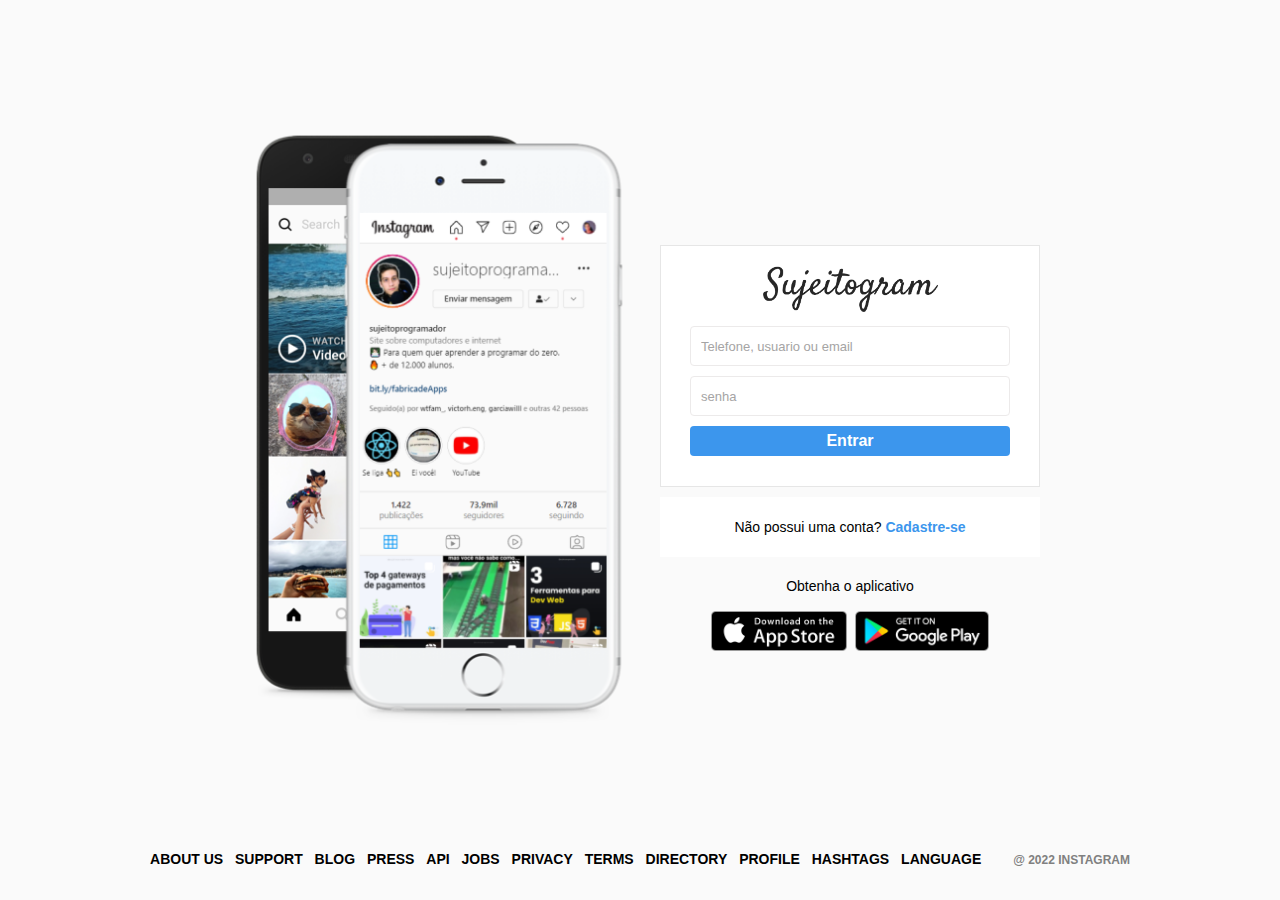
==== index.html @ 332027c4 "metade projecto sujeitogram" ====
<!DOCTYPE html>
<html lang="pt-br">
<head>
    <link rel="stylesheet" href="styles/global.css">
    <meta charset="UTF-8">
    <meta name="viewport" content="width=device-width, initial-scale=1.0">
    <title>Sujeitogram - sua rede social</title>
</head>
<body>
    <div class="wrapper">
        <div class="container">
            <div class="column left">
                <div class="main">

                </div>


            </div>

            <div class="column right">
                <div class="login-panel">
                    <div class="logo">
                        <img src="assets/logo.png" alt="Logo do sujeitogram" class="logo-img">

                    </div>
                    <form>
                        <input type="text" placeholder="Telefone, usuario ou email" name="username">
                        <input placeholder="senha" type="password" name="password">
                        <input type="submit" value="Entrar">
                    </form>
                </div>

                <div class="infobox">
                    <p>Não possui uma conta? <a href="signup.html">Cadastre-se</a></p>
                </div>
                
                <div class="get-app-panel">
                    Obtenha o aplicativo

                    <div class="app-buttons">
                        <a href="#">
                            <img src="assets/appstore.png" alt="Baixe na AppStore">
                        </a>

                        <a href="#">
                            <img src="assets/googleplay.png" alt="Baixe na googleplay">
                        </a>
                    </div>
                </div>

            </div>


        </div>
        <!--Fim da area container-->

        <footer>
            <div class="footer-inner">
                <a href="#">About us</a>
                <a href="#">Support</a>
                <a href="#">Blog</a>
                <a href="#">Press</a>
                <a href="#">Api</a>
                <a href="#">Jobs</a>
                <a href="#">Privacy</a>
                <a href="#">Terms</a>
                <a href="#">Directory</a>
                <a href="#">Profile</a>
                <a href="#">Hashtags</a>
                <a href="#">Language</a>
                <div class="text-small">@ 2022 Instagram</div>
            </div>


        </footer>



    </div>

    
</body>
</html>
---- styles/global.css ----
*{
    margin: 0;
    padding: 0;
    box-sizing: border-box;
}

a{
    text-decoration: none;
    color: #3c96ed;
}

body{
    background-color: #fafafa;
    height: 100%;
    width: 100%;
    font-family: Arial, Helvetica, sans-serif;
    font-size: 14px;
    line-height: 18px;
}

.wrapper{
    height: 100vh;
}

.container{
    margin: 0 auto;
    min-height: 100%;
    width: 800px;
    display: flex;
    align-items: center;
}

.column{
    flex-grow: 1;
    width: 50%;
}

.left{
    background-image: url(../assets/main-foto.png);
    background-size: 450px;
    background-repeat: no-repeat;
    background-position: center;
    height: 600px;
    margin-bottom: 50px;
}

.right{
    padding-left: 20px;
}

.login-panel{
    background-color: #fff;
    border: 1px solid #e6e6e6;
    text-align: center;
    padding: 20px 0;
}

.logo-img{
    width: 175px;
}

form{
    display: flex;
    flex-direction: column;
    align-items: center;
    justify-content: center;
}

input[type="password"], input[type="text"]{
    background-color: #ffffff;
    border: 1px solid rgb(236, 234, 234);
    height: 40px;
    border-radius: 4px;
    margin-top: 10px;
    padding: 10px;
    font-size: 13px;
    width: 320px;
    color: #000000;
}

input[type="password"]::placeholder, input[type="text"]::placeholder{
    color: rgb(165, 164, 164);
}

input[type="password"]:focus, input[type="text"]:focus{
    outline: 0;
    border: 1px solid #a1a1a1;
}

input[type="submit"]{
    width: 320px;
    margin-top: 10px;
    margin-bottom: 10px;
    height: 30px;
    border: 0;
    background-color: #3c96ed;
    border-radius: 4px;
    color: #ffffff;
    font-size: 16px;
    font-weight: bold;
    cursor: pointer;
}

.infobox{
    background-color: #ffffff;
    height: 60px;
    border: rgb(236, 234, 234);
    margin: 10px auto 0;
    display: flex;
    justify-content: center;
    align-items: center;
    
}

.infobox p a{
    font-weight: bold;
    user-select: none;

}

.get-app-panel{
    margin-top: 20px;
    text-align: center;
}

.app-buttons{
    margin-top: 16px;

}

.app-buttons img{
    height: 40px;
    padding: 0 2px;
}

footer{
    margin-top: -50px;
    text-align: center;
    height: 50px;
    
}

footer a{ 
    color: #000;
    text-transform: uppercase;
    font-weight: bold;
    margin-right: 8px;

}

.text-small{
    font-size: 12px;
    font-weight: bold;
    color: grey;
    text-transform: uppercase;
    padding-left: 20px;
    display: inline-block;
}

/*Pagina signup*/

.container-signup{
    margin: 0 auto;
    min-height: 100%;
    max-width: 400px;
    display: flex;
    align-items: center;
}

.message{
    margin: 10px 70px;

}

.message span{
    text-align: center;
    font-size: 17px;
    font-weight: bold;
    line-height: 20px;
    color: #8e8e8e;
}

.cta-button{
    width: 320px;
    margin: 10px 0;
    height: 35px;
    background-color: #0095f6;
    color: #ffffff;
    border: 0;
    border-radius: 4px;
    font-size: 15px;
    font-weight: bold;
    cursor: pointer;
}

.divisor-container{
    display: flex;
    justify-content: center;
    align-items: center;
    margin: 10px 0;
}

.line{
    height: 1px;
    background-color: #e6e6e6;
    width: 35%;
}

.divisor-tag{
    font-weight: bold;
    margin: 0 2.5%;
    color: #8e8e8e;
}
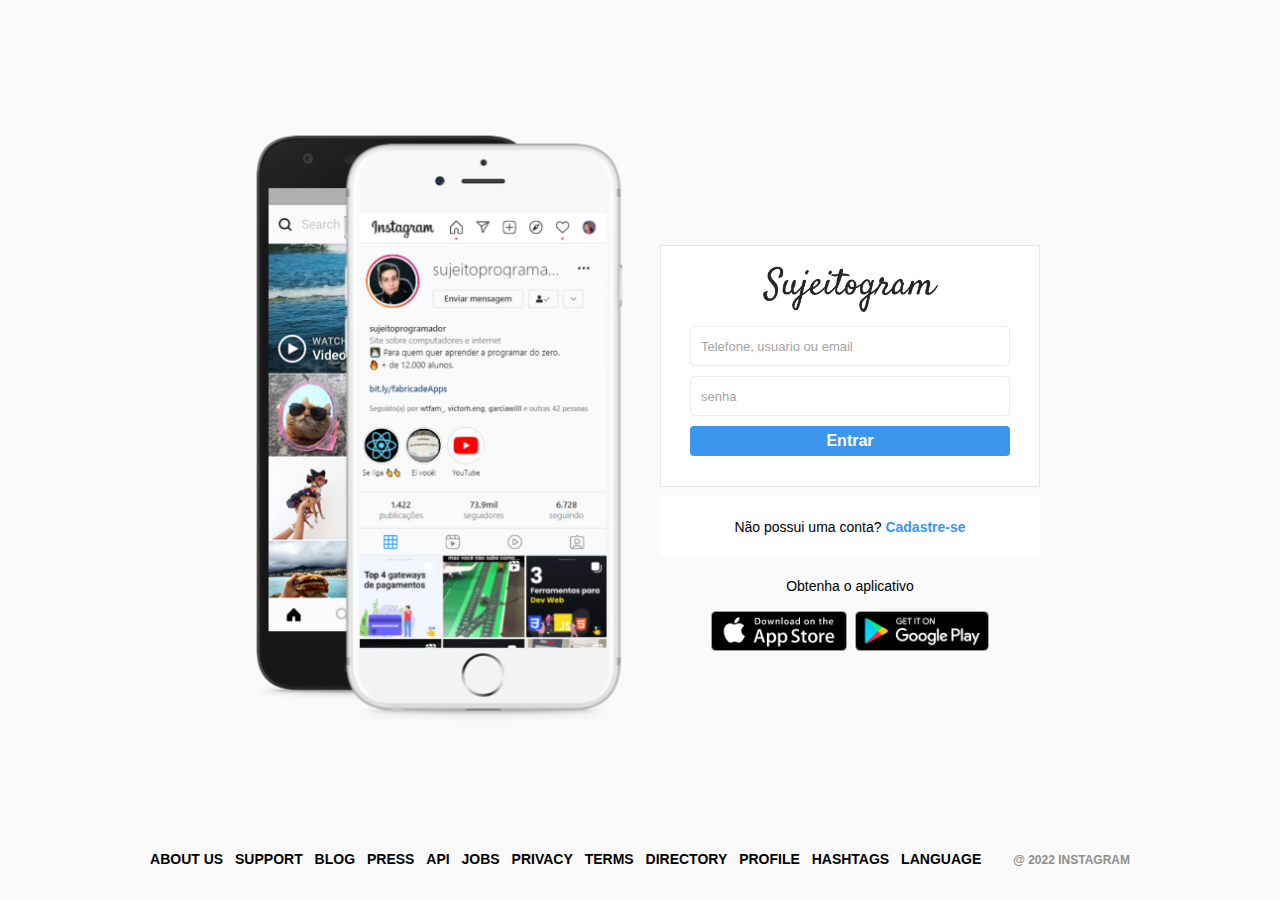
==== commit 743aa703: "fim projeto sujeitogram" ====
--- a/index.html
+++ b/index.html
@@ -2,6 +2,7 @@
 <html lang="pt-br">
 <head>
     <link rel="stylesheet" href="styles/global.css">
+    <link rel="stylesheet" href="styles/media.css">
     <meta charset="UTF-8">
     <meta name="viewport" content="width=device-width, initial-scale=1.0">
     <title>Sujeitogram - sua rede social</title>
--- a/styles/global.css
+++ b/styles/global.css
@@ -1,3 +1,13 @@
+:root{
+    --background: #fafafa;
+    --white: #ffffff;
+    --blue:#3c96ed;
+    --grey: #8e8e8e;
+    --light-grey:#e6e6e6;
+    --black: #000000;
+}
+
+
 *{
     margin: 0;
     padding: 0;
@@ -6,11 +16,11 @@
 
 a{
     text-decoration: none;
-    color: #3c96ed;
+    color: var(--blue);
 }
 
 body{
-    background-color: #fafafa;
+    background-color: var(--background);
     height: 100%;
     width: 100%;
     font-family: Arial, Helvetica, sans-serif;
@@ -49,8 +59,8 @@
 }
 
 .login-panel{
-    background-color: #fff;
-    border: 1px solid #e6e6e6;
+    background-color: var(--white);
+    border: 1px solid var(--light-grey);
     text-align: center;
     padding: 20px 0;
 }
@@ -67,7 +77,7 @@
 }
 
 input[type="password"], input[type="text"]{
-    background-color: #ffffff;
+    background-color: var(--white);
     border: 1px solid rgb(236, 234, 234);
     height: 40px;
     border-radius: 4px;
@@ -93,16 +103,16 @@
     margin-bottom: 10px;
     height: 30px;
     border: 0;
-    background-color: #3c96ed;
+    background-color: var(--blue);
     border-radius: 4px;
-    color: #ffffff;
+    color: var(--white);
     font-size: 16px;
     font-weight: bold;
     cursor: pointer;
 }
 
 .infobox{
-    background-color: #ffffff;
+    background-color: var(--white);
     height: 60px;
     border: rgb(236, 234, 234);
     margin: 10px auto 0;
@@ -141,7 +151,7 @@
 }
 
 footer a{ 
-    color: #000;
+    color: var(--black);
     text-transform: uppercase;
     font-weight: bold;
     margin-right: 8px;
@@ -151,7 +161,7 @@
 .text-small{
     font-size: 12px;
     font-weight: bold;
-    color: grey;
+    color: var(--grey);
     text-transform: uppercase;
     padding-left: 20px;
     display: inline-block;
@@ -177,15 +187,15 @@
     font-size: 17px;
     font-weight: bold;
     line-height: 20px;
-    color: #8e8e8e;
+    color: var(--grey);
 }
 
 .cta-button{
     width: 320px;
     margin: 10px 0;
     height: 35px;
-    background-color: #0095f6;
-    color: #ffffff;
+    background-color: var(--blue);
+    color: var(--white);
     border: 0;
     border-radius: 4px;
     font-size: 15px;
@@ -202,12 +212,12 @@
 
 .line{
     height: 1px;
-    background-color: #e6e6e6;
+    background-color: var(--light-grey);
     width: 35%;
 }
 
 .divisor-tag{
     font-weight: bold;
     margin: 0 2.5%;
-    color: #8e8e8e;
+    color: var(--grey);
 }--- a/styles/media.css
+++ b/styles/media.css
@@ -0,0 +1,33 @@
+@media (max-width: 850px){
+    .left{
+        display: none;
+    }
+    .container{
+        width: 70%;
+    }
+    .right{
+        padding-left: 0;
+    }
+}
+
+@media (max-width:560px){
+    .container {
+        width: 90%;
+    }
+    
+    .container-signup{
+        width: 90%;
+    }
+
+    input[TYPE="Password"], input[TYPE="text"], input[type="submit"]{
+        width: 80%;
+    }
+
+    .cta-button{
+        width: 85%;
+    }
+
+    .message{
+        margin: 10px 25px ;
+    }
+}